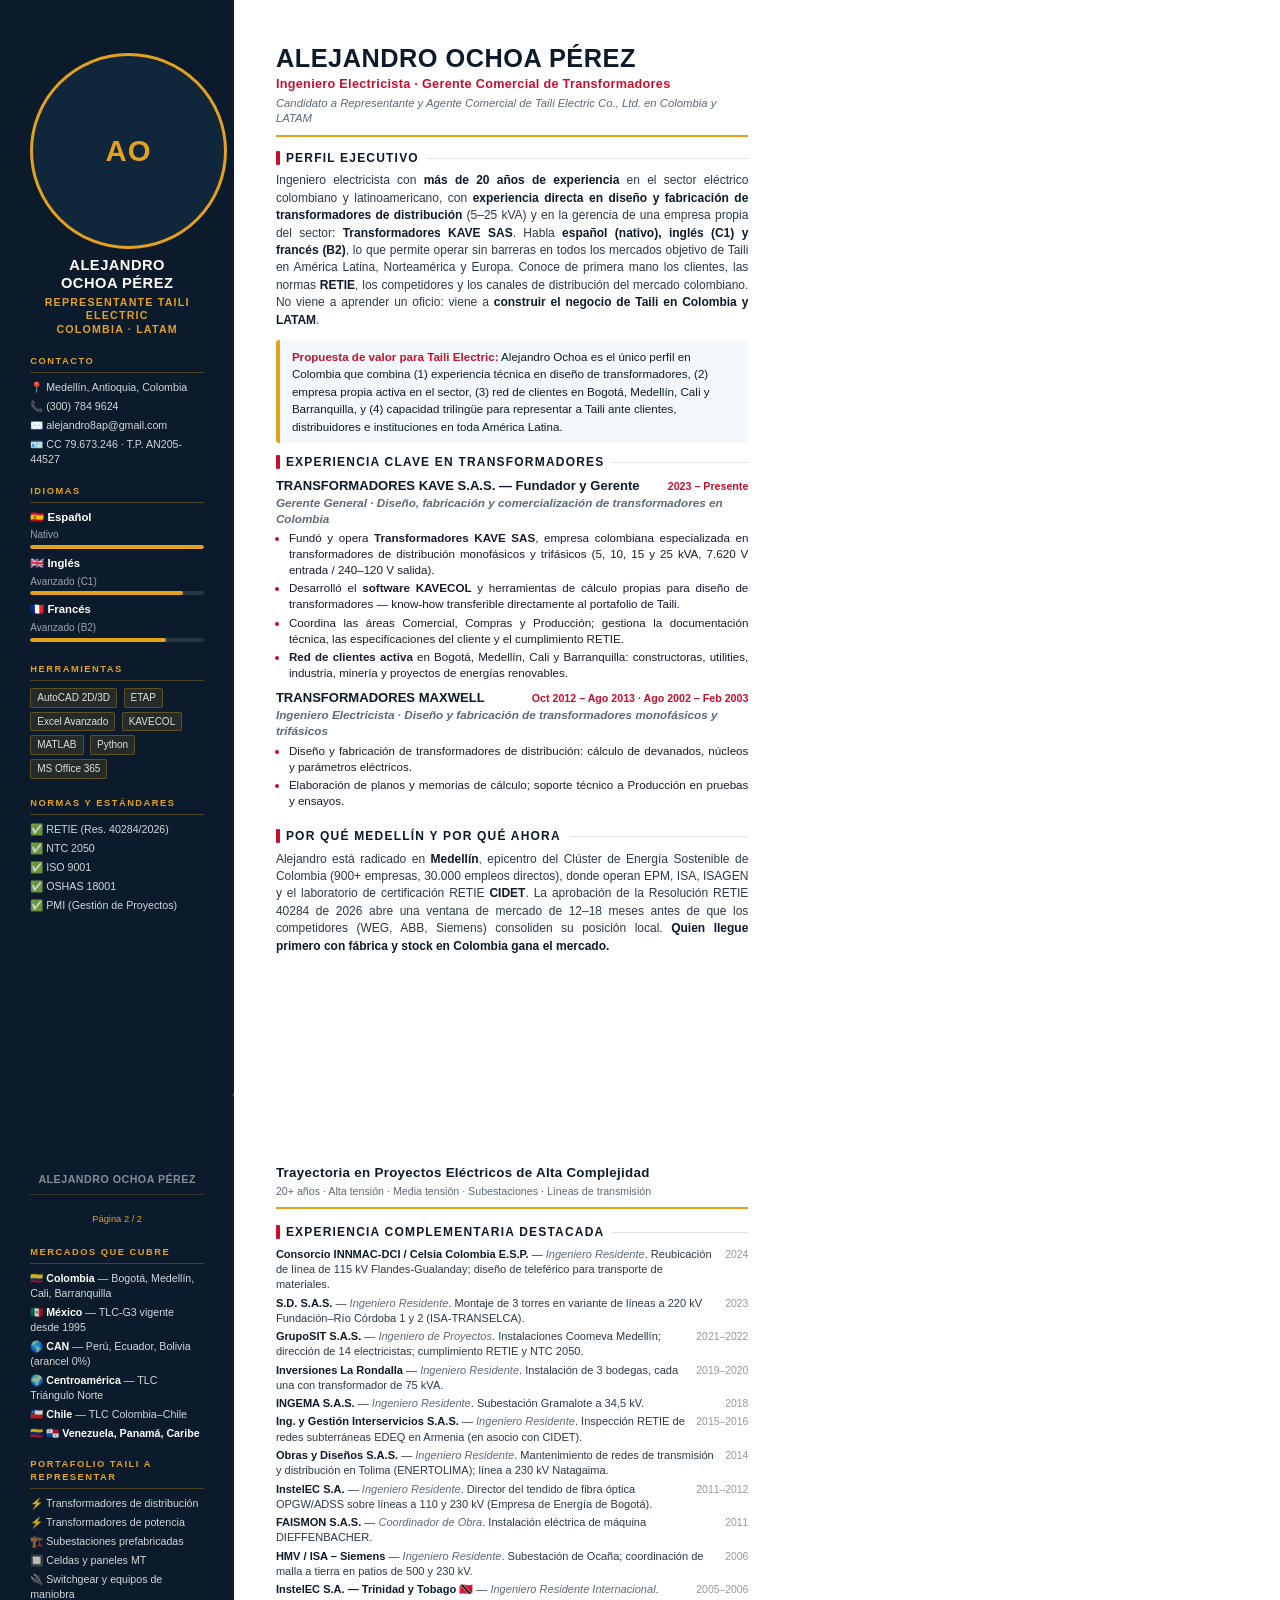
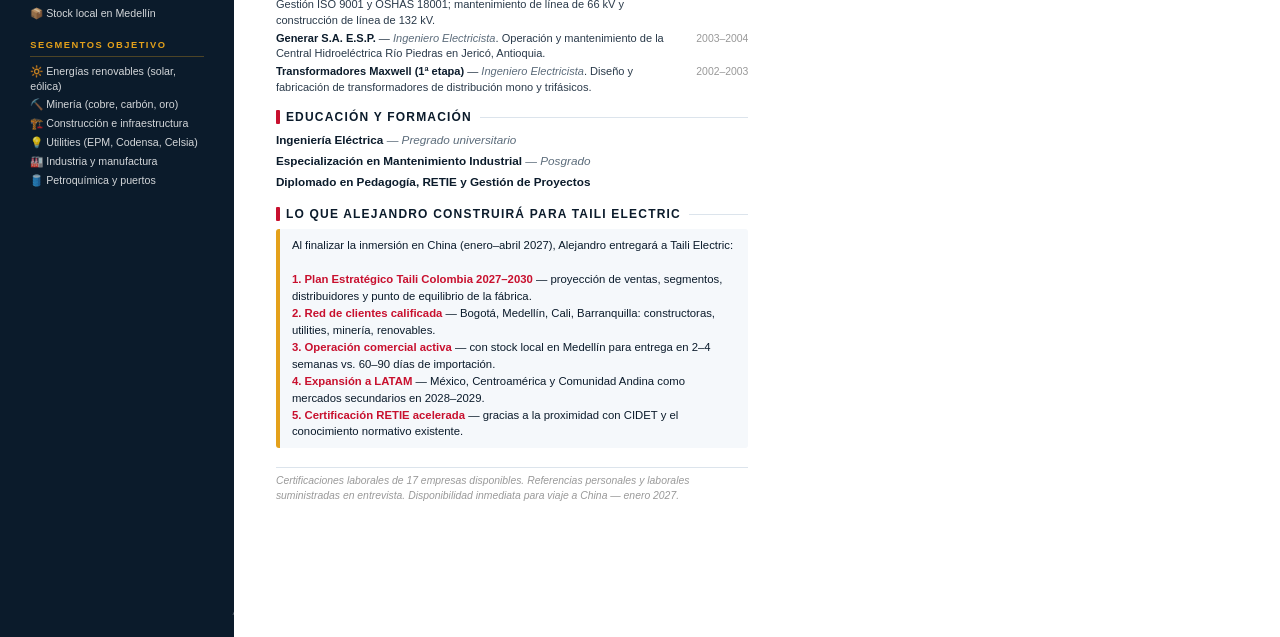
==== cv.html @ e51d5865 "Add About Alejandro section with trilingual profile, CV page and hero CTA update" ====
<!DOCTYPE html>
<html lang="es">
<head>
<meta charset="UTF-8">
<style>
  * { margin: 0; padding: 0; box-sizing: border-box; }
  @page { size: A4; margin: 0; }
  body { font-family: 'Segoe UI', 'Calibri', Arial, sans-serif; color: #1a1a2e; font-size: 9.4pt; line-height: 1.38; }

  .page {
    width: 210mm;
    min-height: 296mm;
    max-height: 297mm;
    padding: 0;
    page-break-after: always;
    position: relative;
    overflow: hidden;
    display: flex;
  }

  /* ===== SIDEBAR ===== */
  .sidebar {
    width: 62mm;
    min-height: 296mm;
    background: #0b1b2b;
    padding: 14mm 8mm 10mm 8mm;
    flex-shrink: 0;
    display: flex;
    flex-direction: column;
    gap: 14px;
  }

  .avatar-wrap {
    text-align: center;
    margin-bottom: 4px;
  }
  .avatar {
    width: 52mm;
    height: 52mm;
    border-radius: 50%;
    background: #10263a;
    border: 3px solid #e4a11b;
    display: flex;
    align-items: center;
    justify-content: center;
    margin: 0 auto 8px auto;
    font-size: 22pt;
    color: #e4a11b;
    font-weight: 800;
    letter-spacing: 1px;
  }
  .sidebar-name {
    color: #ffffff;
    font-size: 11pt;
    font-weight: 800;
    text-align: center;
    letter-spacing: 0.5px;
    line-height: 1.2;
    margin-bottom: 3px;
  }
  .sidebar-role {
    color: #e4a11b;
    font-size: 8pt;
    font-weight: 700;
    text-align: center;
    text-transform: uppercase;
    letter-spacing: 1.2px;
    line-height: 1.3;
  }

  .sb-section { }
  .sb-title {
    font-size: 7pt;
    font-weight: 800;
    text-transform: uppercase;
    letter-spacing: 1.5px;
    color: #e4a11b;
    border-bottom: 1px solid rgba(228,161,27,0.3);
    padding-bottom: 4px;
    margin-bottom: 7px;
  }
  .sb-row {
    font-size: 8pt;
    color: rgba(255,255,255,0.82);
    margin-bottom: 4px;
    line-height: 1.4;
  }
  .sb-row b { color: #ffffff; }
  .sb-row .icon { margin-right: 4px; }

  /* Languages */
  .lang-item { margin-bottom: 7px; }
  .lang-name {
    font-size: 8.5pt;
    font-weight: 700;
    color: #ffffff;
    margin-bottom: 3px;
  }
  .lang-level {
    font-size: 7.5pt;
    color: rgba(255,255,255,0.6);
    margin-bottom: 3px;
  }
  .lang-bar {
    height: 4px;
    background: rgba(255,255,255,0.12);
    border-radius: 2px;
    overflow: hidden;
  }
  .lang-fill {
    height: 100%;
    background: #e4a11b;
    border-radius: 2px;
  }

  /* Skills chips sidebar */
  .sb-chip {
    display: inline-block;
    background: rgba(228,161,27,0.12);
    border: 1px solid rgba(228,161,27,0.3);
    color: rgba(255,255,255,0.85);
    font-size: 7.5pt;
    padding: 2px 6px;
    border-radius: 2px;
    margin: 0 3px 4px 0;
  }

  /* ===== MAIN CONTENT ===== */
  .main {
    flex: 1;
    padding: 12mm 12mm 10mm 11mm;
    display: flex;
    flex-direction: column;
    gap: 11px;
  }

  /* Header strip */
  .main-header {
    border-bottom: 2.5px solid #e4a11b;
    padding-bottom: 8px;
    margin-bottom: 2px;
  }
  .main-name {
    font-size: 19pt;
    font-weight: 800;
    color: #0b1b2b;
    letter-spacing: 0.5px;
    line-height: 1.1;
  }
  .main-title {
    font-size: 9.5pt;
    font-weight: 700;
    color: #c8102e;
    letter-spacing: 0.3px;
    margin-top: 3px;
  }
  .main-subtitle {
    font-size: 8.5pt;
    color: #5b6b7a;
    margin-top: 2px;
    font-style: italic;
  }

  /* Section */
  .sec { }
  .sec-title {
    display: flex;
    align-items: center;
    margin-bottom: 6px;
  }
  .sec-bar { width: 4px; height: 14px; background: #c8102e; border-radius: 1px; margin-right: 6px; flex-shrink: 0; }
  .sec-title h2 {
    font-size: 9pt;
    font-weight: 800;
    color: #0b1b2b;
    text-transform: uppercase;
    letter-spacing: 1.2px;
  }
  .sec-line { flex: 1; height: 1px; background: #dce4ec; margin-left: 8px; }

  .perfil {
    text-align: justify;
    font-size: 9pt;
    color: #2a3a4a;
    line-height: 1.45;
  }
  .perfil b { color: #0b1b2b; }

  /* HIGHLIGHT BOX */
  .highlight-box {
    background: #f5f8fb;
    border-left: 4px solid #e4a11b;
    border-radius: 3px;
    padding: 8px 12px;
    font-size: 8.7pt;
    color: #0b1b2b;
    line-height: 1.5;
  }
  .highlight-box b { color: #c8102e; }

  /* Jobs */
  .job { margin-bottom: 8px; page-break-inside: avoid; }
  .job-head { display: flex; justify-content: space-between; align-items: baseline; }
  .job-company { font-size: 9.8pt; font-weight: 800; color: #0b1b2b; }
  .job-date { font-size: 8pt; font-weight: 700; color: #c8102e; white-space: nowrap; padding-left: 8px; }
  .job-role { font-weight: 700; font-size: 8.8pt; font-style: italic; color: #5b6b7a; margin-bottom: 3px; }
  .job ul { margin-left: 13px; }
  .job li { margin-bottom: 2.5px; text-align: justify; font-size: 8.7pt; }
  .job li::marker { color: #c8102e; }

  /* Compact experience list */
  .exp-compact .item {
    display: flex;
    justify-content: space-between;
    align-items: baseline;
    margin-bottom: 3px;
    page-break-inside: avoid;
    font-size: 8.3pt;
  }
  .exp-compact .item .left { color: #2a3a4a; }
  .exp-compact .item .left b { color: #0b1b2b; }
  .exp-compact .item .cargo { font-style: italic; color: #5b6b7a; }
  .exp-compact .item .date { font-size: 7.8pt; color: #999; white-space: nowrap; padding-left: 8px; }

  /* Education */
  .edu-item { margin-bottom: 5px; page-break-inside: avoid; font-size: 8.8pt; }
  .edu-item .degree { font-weight: 700; color: #0b1b2b; }
  .edu-item .detail { color: #5b6b7a; font-style: italic; }

  .footer-strip {
    position: absolute;
    bottom: 5mm;
    left: 0;
    right: 0;
    font-size: 7pt;
    color: rgba(255,255,255,0.35);
    text-align: center;
    padding: 0 8mm;
  }

  /* Page 2 sidebar continues without avatar */
  .sidebar-p2 {
    width: 62mm;
    min-height: 296mm;
    background: #0b1b2b;
    padding: 14mm 8mm 10mm 8mm;
    flex-shrink: 0;
    display: flex;
    flex-direction: column;
    gap: 14px;
  }
  .sb-p2-name {
    color: rgba(255,255,255,0.5);
    font-size: 8pt;
    font-weight: 700;
    text-align: center;
    letter-spacing: 0.5px;
    border-bottom: 1px solid rgba(228,161,27,0.2);
    padding-bottom: 8px;
    margin-bottom: 4px;
  }
  .sb-p2-page {
    color: #e4a11b;
    font-size: 7pt;
    text-align: center;
    margin-bottom: 6px;
  }
</style>
</head>
<body>

<!-- ==================== PAGE 1 ==================== -->
<div class="page">

  <!-- SIDEBAR -->
  <div class="sidebar">
    <div class="avatar-wrap">
      <div class="avatar">AO</div>
      <div class="sidebar-name">ALEJANDRO<br>OCHOA PÉREZ</div>
      <div class="sidebar-role">Representante Taili Electric<br>Colombia · LATAM</div>
    </div>

    <div class="sb-section">
      <div class="sb-title">Contacto</div>
      <div class="sb-row"><b>📍</b> Medellín, Antioquia, Colombia</div>
      <div class="sb-row"><b>📞</b> (300) 784 9624</div>
      <div class="sb-row"><b>✉️</b> alejandro8ap@gmail.com</div>
      <div class="sb-row"><b>🪪</b> CC 79.673.246 · T.P. AN205-44527</div>
    </div>

    <div class="sb-section">
      <div class="sb-title">Idiomas</div>
      <div class="lang-item">
        <div class="lang-name">🇪🇸 Español</div>
        <div class="lang-level">Nativo</div>
        <div class="lang-bar"><div class="lang-fill" style="width:100%"></div></div>
      </div>
      <div class="lang-item">
        <div class="lang-name">🇬🇧 Inglés</div>
        <div class="lang-level">Avanzado (C1)</div>
        <div class="lang-bar"><div class="lang-fill" style="width:88%"></div></div>
      </div>
      <div class="lang-item">
        <div class="lang-name">🇫🇷 Francés</div>
        <div class="lang-level">Avanzado (B2)</div>
        <div class="lang-bar"><div class="lang-fill" style="width:78%"></div></div>
      </div>
    </div>

    <div class="sb-section">
      <div class="sb-title">Herramientas</div>
      <span class="sb-chip">AutoCAD 2D/3D</span>
      <span class="sb-chip">ETAP</span>
      <span class="sb-chip">Excel Avanzado</span>
      <span class="sb-chip">KAVECOL</span>
      <span class="sb-chip">MATLAB</span>
      <span class="sb-chip">Python</span>
      <span class="sb-chip">MS Office 365</span>
    </div>

    <div class="sb-section">
      <div class="sb-title">Normas y Estándares</div>
      <div class="sb-row">✅ RETIE (Res. 40284/2026)</div>
      <div class="sb-row">✅ NTC 2050</div>
      <div class="sb-row">✅ ISO 9001</div>
      <div class="sb-row">✅ OSHAS 18001</div>
      <div class="sb-row">✅ PMI (Gestión de Proyectos)</div>
    </div>

    <div class="footer-strip">Alejandro Ochoa Pérez · alejandro8ap@gmail.com · (300) 784 9624 · Pág. 1 / 2</div>
  </div>

  <!-- MAIN -->
  <div class="main">

    <div class="main-header">
      <div class="main-name">ALEJANDRO OCHOA PÉREZ</div>
      <div class="main-title">Ingeniero Electricista · Gerente Comercial de Transformadores</div>
      <div class="main-subtitle">Candidato a Representante y Agente Comercial de Taili Electric Co., Ltd. en Colombia y LATAM</div>
    </div>

    <div class="sec">
      <div class="sec-title"><span class="sec-bar"></span><h2>Perfil Ejecutivo</h2><span class="sec-line"></span></div>
      <p class="perfil">
        Ingeniero electricista con <b>más de 20 años de experiencia</b> en el sector eléctrico colombiano y latinoamericano,
        con <b>experiencia directa en diseño y fabricación de transformadores de distribución</b> (5–25 kVA) y en la gerencia
        de una empresa propia del sector: <b>Transformadores KAVE SAS</b>. Habla <b>español (nativo), inglés (C1) y francés (B2)</b>,
        lo que permite operar sin barreras en todos los mercados objetivo de Taili en América Latina, Norteamérica y Europa.
        Conoce de primera mano los clientes, las normas <b>RETIE</b>, los competidores y los canales de distribución del
        mercado colombiano. No viene a aprender un oficio: viene a <b>construir el negocio de Taili en Colombia y LATAM</b>.
      </p>
    </div>

    <div class="highlight-box">
      <b>Propuesta de valor para Taili Electric:</b> Alejandro Ochoa es el único perfil en Colombia que combina
      (1) experiencia técnica en diseño de transformadores, (2) empresa propia activa en el sector,
      (3) red de clientes en Bogotá, Medellín, Cali y Barranquilla, y (4) capacidad trilingüe para representar
      a Taili ante clientes, distribuidores e instituciones en toda América Latina.
    </div>

    <div class="sec">
      <div class="sec-title"><span class="sec-bar"></span><h2>Experiencia Clave en Transformadores</h2><span class="sec-line"></span></div>

      <div class="job">
        <div class="job-head">
          <span class="job-company">TRANSFORMADORES KAVE S.A.S. — Fundador y Gerente</span>
          <span class="job-date">2023 – Presente</span>
        </div>
        <div class="job-role">Gerente General · Diseño, fabricación y comercialización de transformadores en Colombia</div>
        <ul>
          <li>Fundó y opera <b>Transformadores KAVE SAS</b>, empresa colombiana especializada en transformadores de distribución monofásicos y trifásicos (5, 10, 15 y 25 kVA, 7.620 V entrada / 240–120 V salida).</li>
          <li>Desarrolló el <b>software KAVECOL</b> y herramientas de cálculo propias para diseño de transformadores — know-how transferible directamente al portafolio de Taili.</li>
          <li>Coordina las áreas Comercial, Compras y Producción; gestiona la documentación técnica, las especificaciones del cliente y el cumplimiento RETIE.</li>
          <li><b>Red de clientes activa</b> en Bogotá, Medellín, Cali y Barranquilla: constructoras, utilities, industria, minería y proyectos de energías renovables.</li>
        </ul>
      </div>

      <div class="job">
        <div class="job-head">
          <span class="job-company">TRANSFORMADORES MAXWELL</span>
          <span class="job-date">Oct 2012 – Ago 2013 · Ago 2002 – Feb 2003</span>
        </div>
        <div class="job-role">Ingeniero Electricista · Diseño y fabricación de transformadores monofásicos y trifásicos</div>
        <ul>
          <li>Diseño y fabricación de transformadores de distribución: cálculo de devanados, núcleos y parámetros eléctricos.</li>
          <li>Elaboración de planos y memorias de cálculo; soporte técnico a Producción en pruebas y ensayos.</li>
        </ul>
      </div>
    </div>

    <div class="sec">
      <div class="sec-title"><span class="sec-bar"></span><h2>Por Qué Medellín y Por Qué Ahora</h2><span class="sec-line"></span></div>
      <p class="perfil">
        Alejandro está radicado en <b>Medellín</b>, epicentro del Clúster de Energía Sostenible de Colombia (900+ empresas,
        30.000 empleos directos), donde operan EPM, ISA, ISAGEN y el laboratorio de certificación RETIE <b>CIDET</b>.
        La aprobación de la Resolución RETIE 40284 de 2026 abre una ventana de mercado de 12–18 meses antes de que
        los competidores (WEG, ABB, Siemens) consoliden su posición local.
        <b>Quien llegue primero con fábrica y stock en Colombia gana el mercado.</b>
      </p>
    </div>

  </div>
</div>

<!-- ==================== PAGE 2 ==================== -->
<div class="page">

  <!-- SIDEBAR P2 -->
  <div class="sidebar-p2">
    <div class="sb-p2-name">ALEJANDRO OCHOA PÉREZ</div>
    <div class="sb-p2-page">Página 2 / 2</div>

    <div class="sb-section">
      <div class="sb-title">Mercados que Cubre</div>
      <div class="sb-row">🇨🇴 <b>Colombia</b> — Bogotá, Medellín, Cali, Barranquilla</div>
      <div class="sb-row">🇲🇽 <b>México</b> — TLC-G3 vigente desde 1995</div>
      <div class="sb-row">🌎 <b>CAN</b> — Perú, Ecuador, Bolivia (arancel 0%)</div>
      <div class="sb-row">🌍 <b>Centroamérica</b> — TLC Triángulo Norte</div>
      <div class="sb-row">🇨🇱 <b>Chile</b> — TLC Colombia–Chile</div>
      <div class="sb-row">🇻🇪 🇵🇦 <b>Venezuela, Panamá, Caribe</b></div>
    </div>

    <div class="sb-section">
      <div class="sb-title">Portafolio Taili a Representar</div>
      <div class="sb-row">⚡ Transformadores de distribución</div>
      <div class="sb-row">⚡ Transformadores de potencia</div>
      <div class="sb-row">🏗️ Subestaciones prefabricadas</div>
      <div class="sb-row">🔲 Celdas y paneles MT</div>
      <div class="sb-row">🔌 Switchgear y equipos de maniobra</div>
      <div class="sb-row">📦 Stock local en Medellín</div>
    </div>

    <div class="sb-section">
      <div class="sb-title">Segmentos Objetivo</div>
      <div class="sb-row">🔆 Energías renovables (solar, eólica)</div>
      <div class="sb-row">⛏️ Minería (cobre, carbón, oro)</div>
      <div class="sb-row">🏗️ Construcción e infraestructura</div>
      <div class="sb-row">💡 Utilities (EPM, Codensa, Celsia)</div>
      <div class="sb-row">🏭 Industria y manufactura</div>
      <div class="sb-row">🛢️ Petroquímica y puertos</div>
    </div>

    <div class="footer-strip">Alejandro Ochoa Pérez · alejandro8ap@gmail.com · (300) 784 9624 · Pág. 2 / 2</div>
  </div>

  <!-- MAIN P2 -->
  <div class="main">

    <div class="main-header" style="margin-bottom:4px;">
      <div style="font-size:10pt;font-weight:800;color:#0b1b2b;letter-spacing:0.3px;">Trayectoria en Proyectos Eléctricos de Alta Complejidad</div>
      <div style="font-size:8pt;color:#5b6b7a;margin-top:2px;">20+ años · Alta tensión · Media tensión · Subestaciones · Líneas de transmisión</div>
    </div>

    <div class="sec">
      <div class="sec-title"><span class="sec-bar"></span><h2>Experiencia Complementaria Destacada</h2><span class="sec-line"></span></div>
      <div class="exp-compact">
        <div class="item"><span class="left"><b>Consorcio INNMAC-DCI / Celsia Colombia E.S.P.</b> — <span class="cargo">Ingeniero Residente</span>. Reubicación de línea de 115 kV Flandes-Gualanday; diseño de teleférico para transporte de materiales.</span><span class="date">2024</span></div>
        <div class="item"><span class="left"><b>S.D. S.A.S.</b> — <span class="cargo">Ingeniero Residente</span>. Montaje de 3 torres en variante de líneas a 220 kV Fundación–Río Córdoba 1 y 2 (ISA-TRANSELCA).</span><span class="date">2023</span></div>
        <div class="item"><span class="left"><b>GrupoSIT S.A.S.</b> — <span class="cargo">Ingeniero de Proyectos</span>. Instalaciones Coomeva Medellín; dirección de 14 electricistas; cumplimiento RETIE y NTC 2050.</span><span class="date">2021–2022</span></div>
        <div class="item"><span class="left"><b>Inversiones La Rondalla</b> — <span class="cargo">Ingeniero Residente</span>. Instalación de 3 bodegas, cada una con transformador de 75 kVA.</span><span class="date">2019–2020</span></div>
        <div class="item"><span class="left"><b>INGEMA S.A.S.</b> — <span class="cargo">Ingeniero Residente</span>. Subestación Gramalote a 34,5 kV.</span><span class="date">2018</span></div>
        <div class="item"><span class="left"><b>Ing. y Gestión Interservicios S.A.S.</b> — <span class="cargo">Ingeniero Residente</span>. Inspección RETIE de redes subterráneas EDEQ en Armenia (en asocio con CIDET).</span><span class="date">2015–2016</span></div>
        <div class="item"><span class="left"><b>Obras y Diseños S.A.S.</b> — <span class="cargo">Ingeniero Residente</span>. Mantenimiento de redes de transmisión y distribución en Tolima (ENERTOLIMA); línea a 230 kV Natagaima.</span><span class="date">2014</span></div>
        <div class="item"><span class="left"><b>InstelEC S.A.</b> — <span class="cargo">Ingeniero Residente</span>. Director del tendido de fibra óptica OPGW/ADSS sobre líneas a 110 y 230 kV (Empresa de Energía de Bogotá).</span><span class="date">2011–2012</span></div>
        <div class="item"><span class="left"><b>FAISMON S.A.S.</b> — <span class="cargo">Coordinador de Obra</span>. Instalación eléctrica de máquina DIEFFENBACHER.</span><span class="date">2011</span></div>
        <div class="item"><span class="left"><b>HMV / ISA – Siemens</b> — <span class="cargo">Ingeniero Residente</span>. Subestación de Ocaña; coordinación de malla a tierra en patios de 500 y 230 kV.</span><span class="date">2006</span></div>
        <div class="item"><span class="left"><b>InstelEC S.A. — Trinidad y Tobago 🇹🇹</b> — <span class="cargo">Ingeniero Residente Internacional</span>. Gestión ISO 9001 y OSHAS 18001; mantenimiento de línea de 66 kV y construcción de línea de 132 kV.</span><span class="date">2005–2006</span></div>
        <div class="item"><span class="left"><b>Generar S.A. E.S.P.</b> — <span class="cargo">Ingeniero Electricista</span>. Operación y mantenimiento de la Central Hidroeléctrica Río Piedras en Jericó, Antioquia.</span><span class="date">2003–2004</span></div>
        <div class="item"><span class="left"><b>Transformadores Maxwell (1ª etapa)</b> — <span class="cargo">Ingeniero Electricista</span>. Diseño y fabricación de transformadores de distribución mono y trifásicos.</span><span class="date">2002–2003</span></div>
      </div>
    </div>

    <div class="sec">
      <div class="sec-title"><span class="sec-bar"></span><h2>Educación y Formación</h2><span class="sec-line"></span></div>
      <div class="edu-item">
        <span class="degree">Ingeniería Eléctrica</span>
        <span class="detail"> — Pregrado universitario</span>
      </div>
      <div class="edu-item">
        <span class="degree">Especialización en Mantenimiento Industrial</span>
        <span class="detail"> — Posgrado</span>
      </div>
      <div class="edu-item">
        <span class="degree">Diplomado en Pedagogía, RETIE y Gestión de Proyectos</span>
      </div>
    </div>

    <div class="sec">
      <div class="sec-title"><span class="sec-bar"></span><h2>Lo Que Alejandro Construirá para Taili Electric</h2><span class="sec-line"></span></div>
      <div class="highlight-box" style="font-size:8.5pt;">
        Al finalizar la inmersión en China (enero–abril 2027), Alejandro entregará a Taili Electric:<br><br>
        <b>1. Plan Estratégico Taili Colombia 2027–2030</b> — proyección de ventas, segmentos, distribuidores y punto de equilibrio de la fábrica.<br>
        <b>2. Red de clientes calificada</b> — Bogotá, Medellín, Cali, Barranquilla: constructoras, utilities, minería, renovables.<br>
        <b>3. Operación comercial activa</b> — con stock local en Medellín para entrega en 2–4 semanas vs. 60–90 días de importación.<br>
        <b>4. Expansión a LATAM</b> — México, Centroamérica y Comunidad Andina como mercados secundarios en 2028–2029.<br>
        <b>5. Certificación RETIE acelerada</b> — gracias a la proximidad con CIDET y el conocimiento normativo existente.
      </div>
    </div>

    <div style="margin-top:8px;font-size:7.8pt;color:#999;font-style:italic;border-top:1px solid #dce4ec;padding-top:6px;">
      Certificaciones laborales de 17 empresas disponibles. Referencias personales y laborales suministradas en entrevista. Disponibilidad inmediata para viaje a China — enero 2027.
    </div>

  </div>
</div>

</body>
</html>
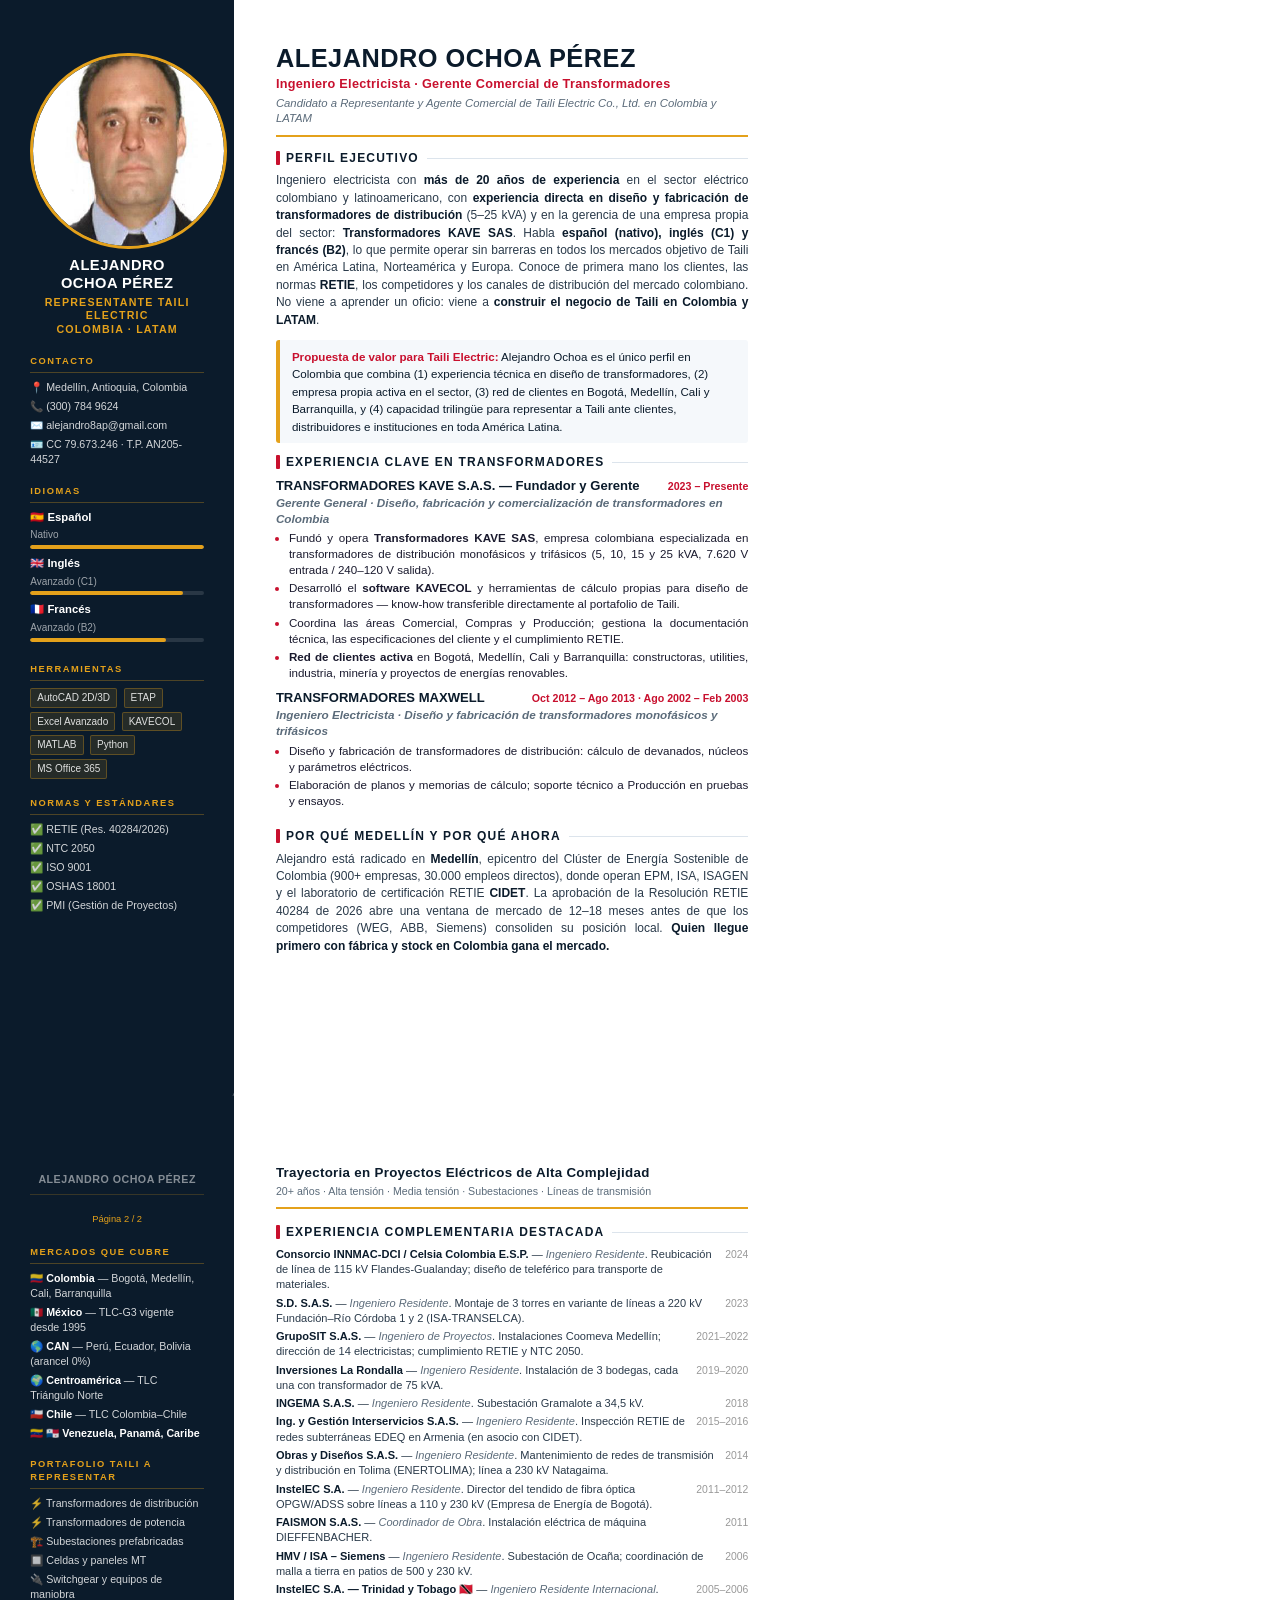
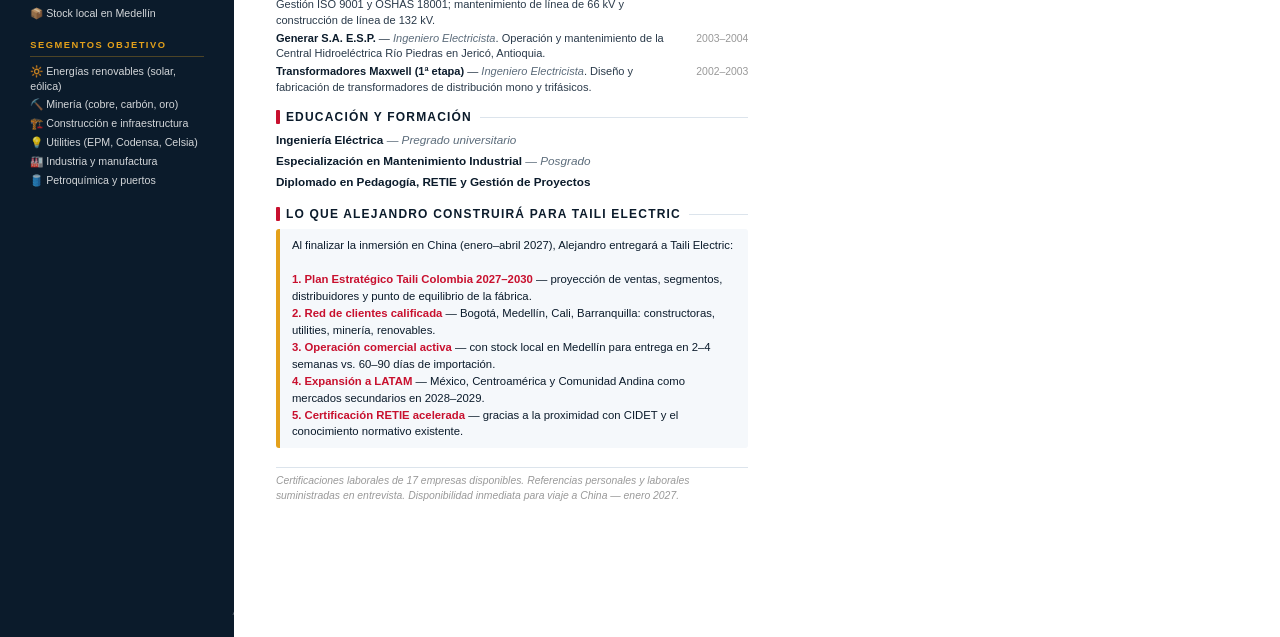
==== commit fbf030c3: "Add ROI section, real photo, final CTA and nav update" ====
--- a/cv.html
+++ b/cv.html
@@ -44,10 +44,7 @@
     align-items: center;
     justify-content: center;
     margin: 0 auto 8px auto;
-    font-size: 22pt;
-    color: #e4a11b;
-    font-weight: 800;
-    letter-spacing: 1px;
+    overflow: hidden;
   }
   .sidebar-name {
     color: #ffffff;
@@ -275,7 +272,7 @@
   <!-- SIDEBAR -->
   <div class="sidebar">
     <div class="avatar-wrap">
-      <div class="avatar">AO</div>
+      <div class="avatar"><img src="alejandro.png" alt="Alejandro Ochoa Pérez" style="width:100%;height:100%;object-fit:cover;border-radius:50%;"></div>
       <div class="sidebar-name">ALEJANDRO<br>OCHOA PÉREZ</div>
       <div class="sidebar-role">Representante Taili Electric<br>Colombia · LATAM</div>
     </div>
